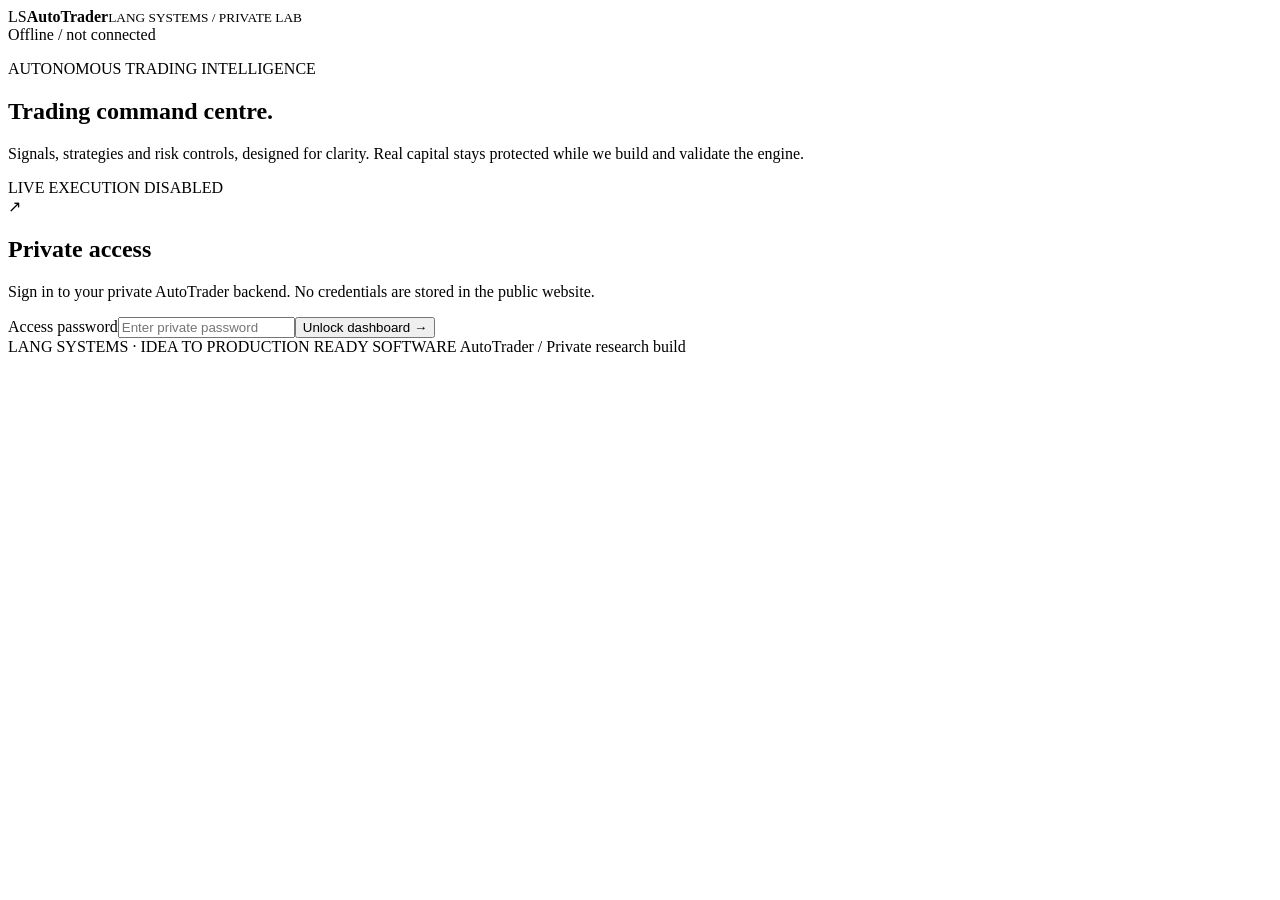
==== index.html @ 64d54c91 "Build public AutoTrader PWA authentication shell and dashboard" ====
<!doctype html>
<html lang="en"><head><meta charset="utf-8"><meta name="viewport" content="width=device-width, initial-scale=1, viewport-fit=cover"><meta name="theme-color" content="#171345"><meta name="description" content="Private Lang Systems AutoTrader control centre"><link rel="manifest" href="./manifest.webmanifest"><link rel="stylesheet" href="./styles.css"><title>AutoTrader | Lang Systems</title></head>
<body>
<div class="shell">
<header class="topbar"><div class="logo"><span class="logo-mark">L<span>S</span></span><span><strong>AutoTrader</strong><small>LANG SYSTEMS / PRIVATE LAB</small></span></div><div id="connection" class="pill">Offline / not connected</div></header>
<main>
<section class="intro"><div><p class="eyebrow">AUTONOMOUS TRADING INTELLIGENCE</p><h1>Trading command centre<span>.</span></h1><p>Signals, strategies and risk controls, designed for clarity. Real capital stays protected while we build and validate the engine.</p></div><div class="mode"><span class="status-dot"></span> LIVE EXECUTION DISABLED</div></section>
<section id="login" class="auth card"><div class="glyph">↗</div><h2>Private access</h2><p>Sign in to your private AutoTrader backend. No credentials are stored in the public website.</p><form id="loginForm"><label for="password">Access password</label><input id="password" type="password" autocomplete="current-password" placeholder="Enter private password" minlength="16" required><button type="submit">Unlock dashboard <span>→</span></button><div class="message" id="loginError" aria-live="polite"></div></form></section>
<section id="dashboard" hidden>
<div class="sectionhead"><div><p class="eyebrow">OVERVIEW</p><h2>System snapshot</h2></div><button id="logout" class="secondary">Sign out</button></div>
<div class="metrics"><article class="card stat"><span class="kicker">PORTFOLIO VALUE</span><strong id="equity">—</strong><small>Exchange not connected</small></article><article class="card stat"><span class="kicker">REALIZED P&L</span><strong id="pnl">—</strong><small>No verified trade history</small></article><article class="card stat"><span class="kicker">TRADING MODE</span><strong id="mode">Paper</strong><small>Live orders disabled</small></article></div>
<div class="panels"><article class="card"><div class="cardhead"><h3>Engine health</h3><span class="chip">SAFETY FIRST</span></div><div class="line"><span>Exchange connection</span><strong id="source">Not connected</strong></div><div class="line"><span>Strategy</span><strong id="strategy">Not configured</strong></div><div class="line"><span>Order execution</span><strong class="warn">Disabled</strong></div><div id="serverMessage" class="notice">Waiting for backend status.</div></article><article class="card"><div class="cardhead"><h3>Markets</h3><span class="chip">READ ONLY</span></div><div class="empty"><span>◈</span><strong id="marketCount">No market feed</strong><p>CoinSpot read-only integration is a planned next step.</p></div></article></div>
<article class="card trades"><div class="cardhead"><h3>Trade history</h3><span class="chip">AUDIT LEDGER</span></div><div class="empty"><span>≋</span><strong id="tradeCount">No trades</strong><p>Paper orders and execution results will appear here after the engine is implemented.</p></div></article>
</section>
</main><footer>LANG SYSTEMS · IDEA TO PRODUCTION READY SOFTWARE <span>AutoTrader / Private research build</span></footer></div>
<script src="./app.js" defer></script></body></html>
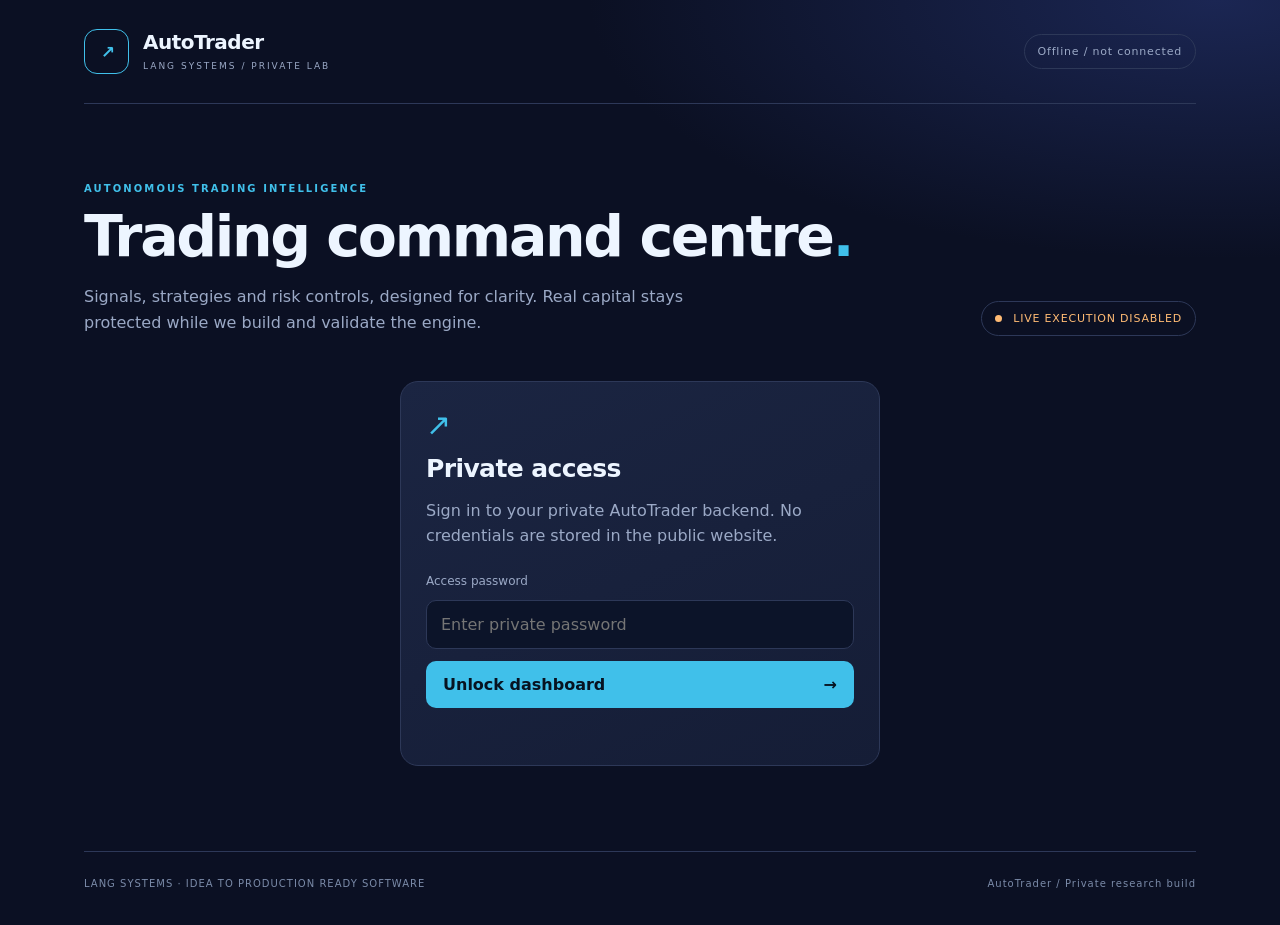
==== commit e077ec49: "Avoid retired LS monogram in public AutoTrader shell" ====
--- a/index.html
+++ b/index.html
@@ -2,7 +2,7 @@
 <html lang="en"><head><meta charset="utf-8"><meta name="viewport" content="width=device-width, initial-scale=1, viewport-fit=cover"><meta name="theme-color" content="#171345"><meta name="description" content="Private Lang Systems AutoTrader control centre"><link rel="manifest" href="./manifest.webmanifest"><link rel="stylesheet" href="./styles.css"><title>AutoTrader | Lang Systems</title></head>
 <body>
 <div class="shell">
-<header class="topbar"><div class="logo"><span class="logo-mark">L<span>S</span></span><span><strong>AutoTrader</strong><small>LANG SYSTEMS / PRIVATE LAB</small></span></div><div id="connection" class="pill">Offline / not connected</div></header>
+<header class="topbar"><div class="logo"><span class="logo-mark" aria-hidden="true">↗</span><span><strong>AutoTrader</strong><small>LANG SYSTEMS / PRIVATE LAB</small></span></div><div id="connection" class="pill">Offline / not connected</div></header>
 <main>
 <section class="intro"><div><p class="eyebrow">AUTONOMOUS TRADING INTELLIGENCE</p><h1>Trading command centre<span>.</span></h1><p>Signals, strategies and risk controls, designed for clarity. Real capital stays protected while we build and validate the engine.</p></div><div class="mode"><span class="status-dot"></span> LIVE EXECUTION DISABLED</div></section>
 <section id="login" class="auth card"><div class="glyph">↗</div><h2>Private access</h2><p>Sign in to your private AutoTrader backend. No credentials are stored in the public website.</p><form id="loginForm"><label for="password">Access password</label><input id="password" type="password" autocomplete="current-password" placeholder="Enter private password" minlength="16" required><button type="submit">Unlock dashboard <span>→</span></button><div class="message" id="loginError" aria-live="polite"></div></form></section>
--- a/styles.css
+++ b/styles.css
@@ -0,0 +1 @@
+:root{color-scheme:dark;--bg:#0b1023;--surface:#151d36;--surface2:#1b2541;--line:#2d3858;--text:#edf5ff;--muted:#9ba9c6;--brand:#40c0ea;--navy:#171345;--warn:#ffbb74;font-family:Inter,system-ui,-apple-system,BlinkMacSystemFont,"Segoe UI",sans-serif}*{box-sizing:border-box}body{margin:0;background:radial-gradient(ellipse 70% 40% at 95% 0%,#1b2653 0%,transparent 70%),var(--bg);color:var(--text);min-height:100vh}button,input{font:inherit}button{cursor:pointer;border:0}.shell{max-width:1160px;padding:0 24px;margin:auto}.topbar{display:flex;align-items:center;justify-content:space-between;gap:18px;padding:29px 0;border-bottom:1px solid var(--line)}.logo{display:flex;align-items:center;gap:14px}.logo-mark{display:grid;place-items:center;width:45px;height:45px;border:1px solid var(--brand);border-radius:13px;color:var(--brand);font-size:17px;font-weight:900;letter-spacing:-3px}.logo-mark span{color:#fff}.logo strong{font-size:20px;display:block;letter-spacing:-.5px}.logo small{color:var(--muted);font-size:9px;letter-spacing:2px}.pill,.mode,.chip{font-size:11px;letter-spacing:.8px;border:1px solid var(--line);border-radius:100px;padding:10px 13px;color:var(--muted)}.intro{display:flex;align-items:flex-end;justify-content:space-between;gap:24px;padding:69px 0 45px}.eyebrow,.kicker{color:var(--brand);font-weight:750;letter-spacing:2.1px;font-size:10px}h1{font-size:clamp(33px,5vw,57px);letter-spacing:-2.3px;line-height:1.08;margin:12px 0 16px}h1 span{color:var(--brand)}.intro p:not(.eyebrow){color:var(--muted);line-height:1.65;max-width:630px;margin:0}.mode{white-space:nowrap;color:var(--warn)}.status-dot{display:inline-block;background:var(--warn);width:7px;height:7px;border-radius:100%;margin-right:7px}.card{border:1px solid var(--line);border-radius:18px;background:linear-gradient(155deg,#1b2542,var(--surface));padding:25px}.auth{max-width:480px;margin:0 auto 85px}.glyph{font-size:30px;color:var(--brand)}h2{font-size:25px;letter-spacing:-.6px;margin:12px 0}.auth p{color:var(--muted);line-height:1.55}.auth form{display:grid;gap:12px;margin-top:25px}label{font-size:12px;color:var(--muted)}input{width:100%;padding:14px;background:#0c1429;color:#fff;border:1px solid var(--line);border-radius:10px;outline:none}input:focus{border-color:var(--brand);box-shadow:0 0 0 3px #40c0ea27}button[type=submit]{padding:14px 17px;border-radius:10px;color:#071321;background:var(--brand);font-weight:750;display:flex;justify-content:space-between}button:focus-visible{outline:3px solid var(--brand);outline-offset:3px}.message{color:#ffb5ac;min-height:20px;font-size:13px}.sectionhead{display:flex;justify-content:space-between;align-items:center;margin-bottom:18px}.sectionhead h2{margin:0}.secondary{background:transparent;border:1px solid var(--line);border-radius:9px;padding:11px 16px;color:var(--text)}.metrics{display:grid;grid-template-columns:repeat(3,1fr);gap:15px}.stat{display:flex;flex-direction:column;gap:13px;min-height:148px}.stat strong{font-size:35px;letter-spacing:-1px}.stat small{color:var(--muted)}.panels{display:grid;grid-template-columns:1fr 1fr;gap:15px;margin:15px 0}.cardhead{display:flex;justify-content:space-between;align-items:center;gap:9px;margin-bottom:20px}.cardhead h3{margin:0;font-size:17px}.chip{padding:7px 9px;color:var(--brand);font-size:9px}.line{display:flex;justify-content:space-between;gap:10px;border-bottom:1px solid var(--line);padding:15px 0;color:var(--muted);font-size:13px}.line strong{color:var(--text);text-align:right}.line .warn{color:var(--warn)}.notice{background:#0e1932;border-radius:10px;padding:14px;margin-top:18px;color:var(--muted);font-size:12px}.empty{text-align:center;display:grid;justify-items:center;gap:10px;padding:19px;color:var(--muted)}.empty span{font-size:27px;color:var(--brand)}.empty strong{color:var(--text)}.empty p{margin:0;font-size:13px;line-height:1.6}.trades{margin-bottom:65px}footer{display:flex;justify-content:space-between;gap:14px;border-top:1px solid var(--line);padding:26px 0 36px;color:#7b8ba9;font-size:10px;letter-spacing:1px}[hidden]{display:none!important}@media(max-width:700px){.shell{padding:0 17px}.topbar{padding:19px 0}.pill{font-size:9px}.intro{padding:45px 0 32px;display:block}.mode{display:inline-block;margin-top:20px}.metrics,.panels{grid-template-columns:1fr}.stat{min-height:120px}.card{padding:19px}footer{flex-direction:column}h1{letter-spacing:-1.3px}}@media(prefers-reduced-motion:reduce){*,*:before,*:after{scroll-behavior:auto!important;animation:none!important;transition:none!important}}
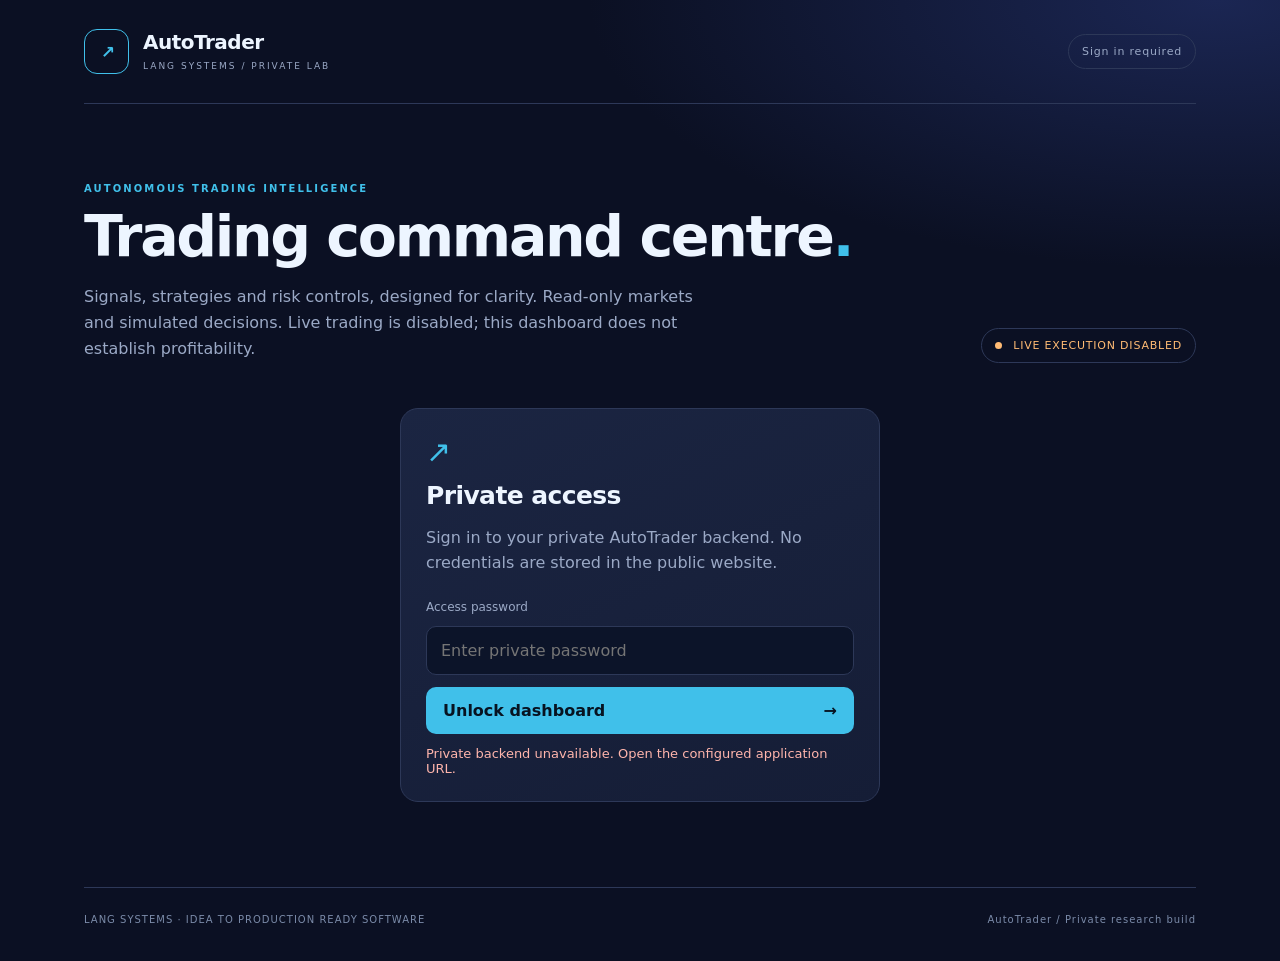
==== commit 69b8b0ca: "Connect private paper dashboard with session security and shell-only PWA caching" ====
--- a/index.html
+++ b/index.html
@@ -4,13 +4,13 @@
 <div class="shell">
 <header class="topbar"><div class="logo"><span class="logo-mark" aria-hidden="true">↗</span><span><strong>AutoTrader</strong><small>LANG SYSTEMS / PRIVATE LAB</small></span></div><div id="connection" class="pill">Offline / not connected</div></header>
 <main>
-<section class="intro"><div><p class="eyebrow">AUTONOMOUS TRADING INTELLIGENCE</p><h1>Trading command centre<span>.</span></h1><p>Signals, strategies and risk controls, designed for clarity. Real capital stays protected while we build and validate the engine.</p></div><div class="mode"><span class="status-dot"></span> LIVE EXECUTION DISABLED</div></section>
+<section class="intro"><div><p class="eyebrow">AUTONOMOUS TRADING INTELLIGENCE</p><h1>Trading command centre<span>.</span></h1><p>Signals, strategies and risk controls, designed for clarity. Read-only markets and simulated decisions. Live trading is disabled; this dashboard does not establish profitability.</p></div><div class="mode"><span class="status-dot"></span> LIVE EXECUTION DISABLED</div></section>
 <section id="login" class="auth card"><div class="glyph">↗</div><h2>Private access</h2><p>Sign in to your private AutoTrader backend. No credentials are stored in the public website.</p><form id="loginForm"><label for="password">Access password</label><input id="password" type="password" autocomplete="current-password" placeholder="Enter private password" minlength="16" required><button type="submit">Unlock dashboard <span>→</span></button><div class="message" id="loginError" aria-live="polite"></div></form></section>
 <section id="dashboard" hidden>
-<div class="sectionhead"><div><p class="eyebrow">OVERVIEW</p><h2>System snapshot</h2></div><button id="logout" class="secondary">Sign out</button></div>
-<div class="metrics"><article class="card stat"><span class="kicker">PORTFOLIO VALUE</span><strong id="equity">—</strong><small>Exchange not connected</small></article><article class="card stat"><span class="kicker">REALIZED P&L</span><strong id="pnl">—</strong><small>No verified trade history</small></article><article class="card stat"><span class="kicker">TRADING MODE</span><strong id="mode">Paper</strong><small>Live orders disabled</small></article></div>
-<div class="panels"><article class="card"><div class="cardhead"><h3>Engine health</h3><span class="chip">SAFETY FIRST</span></div><div class="line"><span>Exchange connection</span><strong id="source">Not connected</strong></div><div class="line"><span>Strategy</span><strong id="strategy">Not configured</strong></div><div class="line"><span>Order execution</span><strong class="warn">Disabled</strong></div><div id="serverMessage" class="notice">Waiting for backend status.</div></article><article class="card"><div class="cardhead"><h3>Markets</h3><span class="chip">READ ONLY</span></div><div class="empty"><span>◈</span><strong id="marketCount">No market feed</strong><p>CoinSpot read-only integration is a planned next step.</p></div></article></div>
-<article class="card trades"><div class="cardhead"><h3>Trade history</h3><span class="chip">AUDIT LEDGER</span></div><div class="empty"><span>≋</span><strong id="tradeCount">No trades</strong><p>Paper orders and execution results will appear here after the engine is implemented.</p></div></article>
+<div class="sectionhead"><div><p class="eyebrow">OVERVIEW</p><h2>System snapshot</h2></div><div class="actions"><button id="refresh" class="secondary">Refresh</button><button id="logout" class="secondary">Sign out</button></div></div>
+<p id="dashboardError" class="message" role="status"></p><div class="metrics"><article class="card stat"><span class="kicker">SIMULATED EQUITY</span><strong id="equity">—</strong><small>Liquidation estimate, including modelled costs</small></article><article class="card stat"><span class="kicker">SIMULATED TOTAL P&L</span><strong id="pnl">—</strong><small>Realised + unrealised, net of modelled costs</small></article><article class="card stat"><span class="kicker">TRADING MODE</span><strong id="mode">Paper</strong><small>Live orders disabled</small></article></div>
+<div class="panels"><article class="card"><div class="cardhead"><h3>Engine health</h3><span class="chip">SAFETY FIRST</span></div><div class="line"><span>Exchange connection</span><strong id="source">Not connected</strong></div><div class="line"><span>Strategy</span><strong id="strategy">Not configured</strong></div><div class="line"><span>Order execution</span><strong class="warn">Disabled</strong></div><div class="line"><span>Simulated cash</span><strong id="cash">—</strong></div><div class="line"><span>Observed</span><strong id="asOf">—</strong></div><div class="actions"><button id="paperStop" class="secondary">Pause paper trading</button><button id="paperResume" class="secondary" hidden>Resume paper trading</button></div><div id="serverMessage" class="notice">Waiting for backend status.</div></article><article class="card"><div class="cardhead"><h3>Markets</h3><span class="chip">READ ONLY</span></div><p id="marketCount">No market feed</p><ul id="markets" class="records"></ul><p class="hint">Observed CoinSpot AUD quotes. Prices and depth can change before any real order.</p></article></div>
+<article class="card trades"><div class="cardhead"><h3>Trade history</h3><span class="chip">AUDIT LEDGER</span></div><p id="tradeCount">No simulated fills</p><ul id="trades" class="records"></ul><details><summary>Recent paper decisions</summary><ul id="decisions" class="records"></ul></details><p class="hint">Fills use spread, fees, slippage and a depth limit. Exchange minimums are unverified. This is research, not an actual account balance.</p></article>
 </section>
 </main><footer>LANG SYSTEMS · IDEA TO PRODUCTION READY SOFTWARE <span>AutoTrader / Private research build</span></footer></div>
-<script src="./app.js" defer></script></body></html>+<script src="./app.js" defer></script></body></html>
--- a/styles.css
+++ b/styles.css
@@ -1 +1,3 @@
-:root{color-scheme:dark;--bg:#0b1023;--surface:#151d36;--surface2:#1b2541;--line:#2d3858;--text:#edf5ff;--muted:#9ba9c6;--brand:#40c0ea;--navy:#171345;--warn:#ffbb74;font-family:Inter,system-ui,-apple-system,BlinkMacSystemFont,"Segoe UI",sans-serif}*{box-sizing:border-box}body{margin:0;background:radial-gradient(ellipse 70% 40% at 95% 0%,#1b2653 0%,transparent 70%),var(--bg);color:var(--text);min-height:100vh}button,input{font:inherit}button{cursor:pointer;border:0}.shell{max-width:1160px;padding:0 24px;margin:auto}.topbar{display:flex;align-items:center;justify-content:space-between;gap:18px;padding:29px 0;border-bottom:1px solid var(--line)}.logo{display:flex;align-items:center;gap:14px}.logo-mark{display:grid;place-items:center;width:45px;height:45px;border:1px solid var(--brand);border-radius:13px;color:var(--brand);font-size:17px;font-weight:900;letter-spacing:-3px}.logo-mark span{color:#fff}.logo strong{font-size:20px;display:block;letter-spacing:-.5px}.logo small{color:var(--muted);font-size:9px;letter-spacing:2px}.pill,.mode,.chip{font-size:11px;letter-spacing:.8px;border:1px solid var(--line);border-radius:100px;padding:10px 13px;color:var(--muted)}.intro{display:flex;align-items:flex-end;justify-content:space-between;gap:24px;padding:69px 0 45px}.eyebrow,.kicker{color:var(--brand);font-weight:750;letter-spacing:2.1px;font-size:10px}h1{font-size:clamp(33px,5vw,57px);letter-spacing:-2.3px;line-height:1.08;margin:12px 0 16px}h1 span{color:var(--brand)}.intro p:not(.eyebrow){color:var(--muted);line-height:1.65;max-width:630px;margin:0}.mode{white-space:nowrap;color:var(--warn)}.status-dot{display:inline-block;background:var(--warn);width:7px;height:7px;border-radius:100%;margin-right:7px}.card{border:1px solid var(--line);border-radius:18px;background:linear-gradient(155deg,#1b2542,var(--surface));padding:25px}.auth{max-width:480px;margin:0 auto 85px}.glyph{font-size:30px;color:var(--brand)}h2{font-size:25px;letter-spacing:-.6px;margin:12px 0}.auth p{color:var(--muted);line-height:1.55}.auth form{display:grid;gap:12px;margin-top:25px}label{font-size:12px;color:var(--muted)}input{width:100%;padding:14px;background:#0c1429;color:#fff;border:1px solid var(--line);border-radius:10px;outline:none}input:focus{border-color:var(--brand);box-shadow:0 0 0 3px #40c0ea27}button[type=submit]{padding:14px 17px;border-radius:10px;color:#071321;background:var(--brand);font-weight:750;display:flex;justify-content:space-between}button:focus-visible{outline:3px solid var(--brand);outline-offset:3px}.message{color:#ffb5ac;min-height:20px;font-size:13px}.sectionhead{display:flex;justify-content:space-between;align-items:center;margin-bottom:18px}.sectionhead h2{margin:0}.secondary{background:transparent;border:1px solid var(--line);border-radius:9px;padding:11px 16px;color:var(--text)}.metrics{display:grid;grid-template-columns:repeat(3,1fr);gap:15px}.stat{display:flex;flex-direction:column;gap:13px;min-height:148px}.stat strong{font-size:35px;letter-spacing:-1px}.stat small{color:var(--muted)}.panels{display:grid;grid-template-columns:1fr 1fr;gap:15px;margin:15px 0}.cardhead{display:flex;justify-content:space-between;align-items:center;gap:9px;margin-bottom:20px}.cardhead h3{margin:0;font-size:17px}.chip{padding:7px 9px;color:var(--brand);font-size:9px}.line{display:flex;justify-content:space-between;gap:10px;border-bottom:1px solid var(--line);padding:15px 0;color:var(--muted);font-size:13px}.line strong{color:var(--text);text-align:right}.line .warn{color:var(--warn)}.notice{background:#0e1932;border-radius:10px;padding:14px;margin-top:18px;color:var(--muted);font-size:12px}.empty{text-align:center;display:grid;justify-items:center;gap:10px;padding:19px;color:var(--muted)}.empty span{font-size:27px;color:var(--brand)}.empty strong{color:var(--text)}.empty p{margin:0;font-size:13px;line-height:1.6}.trades{margin-bottom:65px}footer{display:flex;justify-content:space-between;gap:14px;border-top:1px solid var(--line);padding:26px 0 36px;color:#7b8ba9;font-size:10px;letter-spacing:1px}[hidden]{display:none!important}@media(max-width:700px){.shell{padding:0 17px}.topbar{padding:19px 0}.pill{font-size:9px}.intro{padding:45px 0 32px;display:block}.mode{display:inline-block;margin-top:20px}.metrics,.panels{grid-template-columns:1fr}.stat{min-height:120px}.card{padding:19px}footer{flex-direction:column}h1{letter-spacing:-1.3px}}@media(prefers-reduced-motion:reduce){*,*:before,*:after{scroll-behavior:auto!important;animation:none!important;transition:none!important}}+:root{color-scheme:dark;--bg:#0b1023;--surface:#151d36;--surface2:#1b2541;--line:#2d3858;--text:#edf5ff;--muted:#9ba9c6;--brand:#40c0ea;--navy:#171345;--warn:#ffbb74;font-family:Inter,system-ui,-apple-system,BlinkMacSystemFont,"Segoe UI",sans-serif}*{box-sizing:border-box}body{margin:0;background:radial-gradient(ellipse 70% 40% at 95% 0%,#1b2653 0%,transparent 70%),var(--bg);color:var(--text);min-height:100vh}button,input{font:inherit}button{cursor:pointer;border:0}.shell{max-width:1160px;padding:0 24px;margin:auto}.topbar{display:flex;align-items:center;justify-content:space-between;gap:18px;padding:29px 0;border-bottom:1px solid var(--line)}.logo{display:flex;align-items:center;gap:14px}.logo-mark{display:grid;place-items:center;width:45px;height:45px;border:1px solid var(--brand);border-radius:13px;color:var(--brand);font-size:17px;font-weight:900;letter-spacing:-3px}.logo-mark span{color:#fff}.logo strong{font-size:20px;display:block;letter-spacing:-.5px}.logo small{color:var(--muted);font-size:9px;letter-spacing:2px}.pill,.mode,.chip{font-size:11px;letter-spacing:.8px;border:1px solid var(--line);border-radius:100px;padding:10px 13px;color:var(--muted)}.intro{display:flex;align-items:flex-end;justify-content:space-between;gap:24px;padding:69px 0 45px}.eyebrow,.kicker{color:var(--brand);font-weight:750;letter-spacing:2.1px;font-size:10px}h1{font-size:clamp(33px,5vw,57px);letter-spacing:-2.3px;line-height:1.08;margin:12px 0 16px}h1 span{color:var(--brand)}.intro p:not(.eyebrow){color:var(--muted);line-height:1.65;max-width:630px;margin:0}.mode{white-space:nowrap;color:var(--warn)}.status-dot{display:inline-block;background:var(--warn);width:7px;height:7px;border-radius:100%;margin-right:7px}.card{border:1px solid var(--line);border-radius:18px;background:linear-gradient(155deg,#1b2542,var(--surface));padding:25px}.auth{max-width:480px;margin:0 auto 85px}.glyph{font-size:30px;color:var(--brand)}h2{font-size:25px;letter-spacing:-.6px;margin:12px 0}.auth p{color:var(--muted);line-height:1.55}.auth form{display:grid;gap:12px;margin-top:25px}label{font-size:12px;color:var(--muted)}input{width:100%;padding:14px;background:#0c1429;color:#fff;border:1px solid var(--line);border-radius:10px;outline:none}input:focus{border-color:var(--brand);box-shadow:0 0 0 3px #40c0ea27}button[type=submit]{padding:14px 17px;border-radius:10px;color:#071321;background:var(--brand);font-weight:750;display:flex;justify-content:space-between}button:focus-visible{outline:3px solid var(--brand);outline-offset:3px}.message{color:#ffb5ac;min-height:20px;font-size:13px}.sectionhead{display:flex;justify-content:space-between;align-items:center;margin-bottom:18px}.sectionhead h2{margin:0}.secondary{background:transparent;border:1px solid var(--line);border-radius:9px;padding:11px 16px;color:var(--text)}.metrics{display:grid;grid-template-columns:repeat(3,1fr);gap:15px}.stat{display:flex;flex-direction:column;gap:13px;min-height:148px}.stat strong{font-size:35px;letter-spacing:-1px}.stat small{color:var(--muted)}.panels{display:grid;grid-template-columns:1fr 1fr;gap:15px;margin:15px 0}.cardhead{display:flex;justify-content:space-between;align-items:center;gap:9px;margin-bottom:20px}.cardhead h3{margin:0;font-size:17px}.chip{padding:7px 9px;color:var(--brand);font-size:9px}.line{display:flex;justify-content:space-between;gap:10px;border-bottom:1px solid var(--line);padding:15px 0;color:var(--muted);font-size:13px}.line strong{color:var(--text);text-align:right}.line .warn{color:var(--warn)}.notice{background:#0e1932;border-radius:10px;padding:14px;margin-top:18px;color:var(--muted);font-size:12px}.empty{text-align:center;display:grid;justify-items:center;gap:10px;padding:19px;color:var(--muted)}.empty span{font-size:27px;color:var(--brand)}.empty strong{color:var(--text)}.empty p{margin:0;font-size:13px;line-height:1.6}.trades{margin-bottom:65px}footer{display:flex;justify-content:space-between;gap:14px;border-top:1px solid var(--line);padding:26px 0 36px;color:#7b8ba9;font-size:10px;letter-spacing:1px}[hidden]{display:none!important}@media(max-width:700px){.shell{padding:0 17px}.topbar{padding:19px 0}.pill{font-size:9px}.intro{padding:45px 0 32px;display:block}.mode{display:inline-block;margin-top:20px}.metrics,.panels{grid-template-columns:1fr}.stat{min-height:120px}.card{padding:19px}footer{flex-direction:column}h1{letter-spacing:-1.3px}}@media(prefers-reduced-motion:reduce){*,*:before,*:after{scroll-behavior:auto!important;animation:none!important;transition:none!important}}
+
+.actions{display:flex;flex-wrap:wrap;gap:8px;margin-top:12px}.records{list-style:none;padding:0;margin:12px 0}.records li{display:flex;justify-content:space-between;flex-wrap:wrap;gap:8px;padding:14px 0;border-bottom:1px solid var(--line);font-size:13px}.records li span:first-child{font-weight:700;color:var(--brand)}.records p,.hint{color:var(--muted);font-size:12px;line-height:1.65}.records li span{overflow-wrap:anywhere}button{min-height:44px}button:disabled{opacity:.55;cursor:wait}summary{cursor:pointer;min-height:44px;padding-top:14px}.line strong{overflow-wrap:anywhere;max-width:65%}
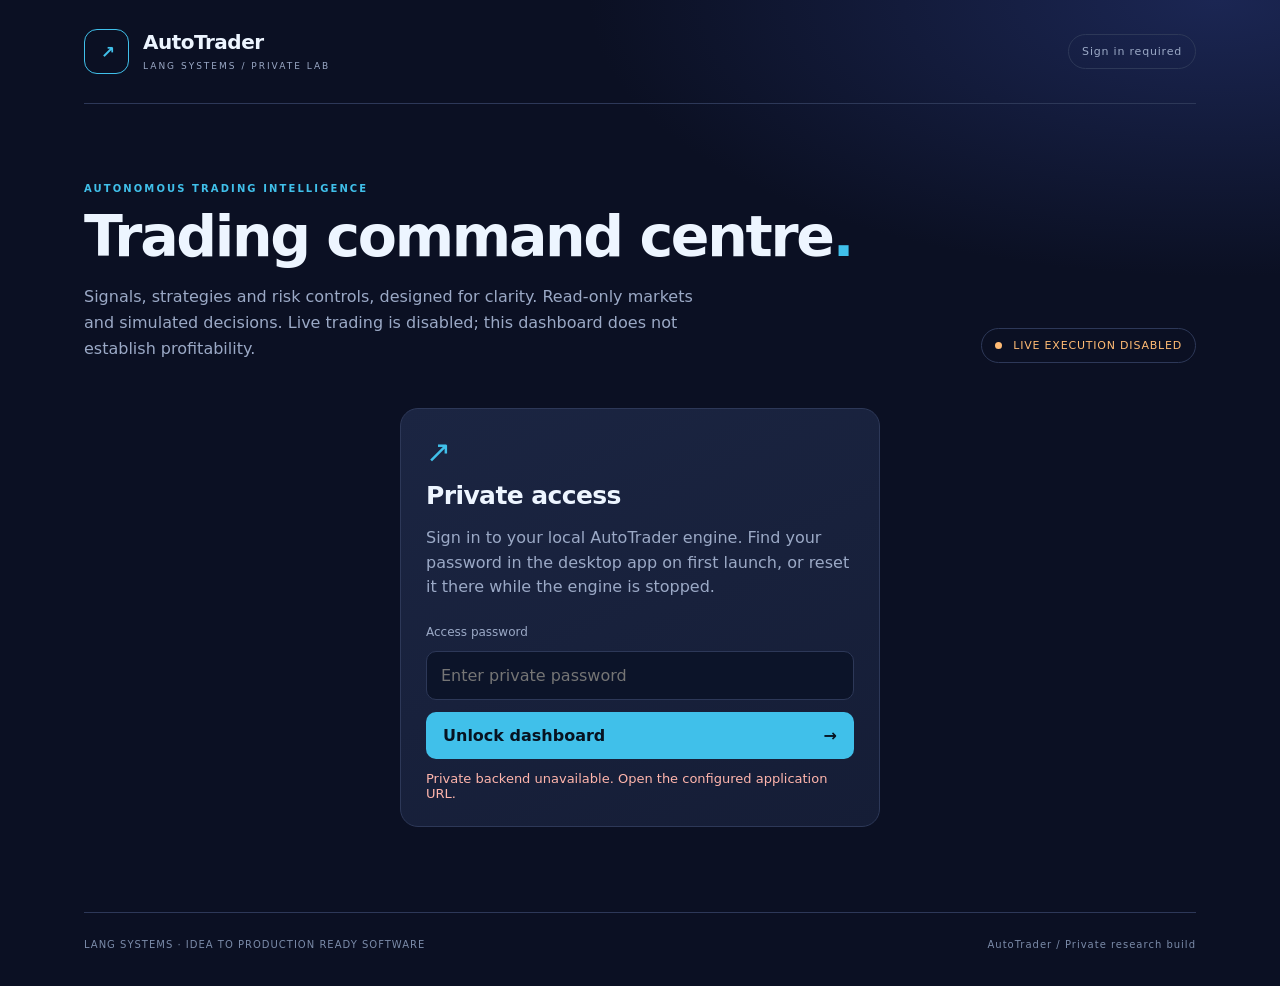
==== commit 98ad4906: "Make Pages a clear local-engine entry point with private access guidance" ====
--- a/index.html
+++ b/index.html
@@ -5,7 +5,8 @@
 <header class="topbar"><div class="logo"><span class="logo-mark" aria-hidden="true">↗</span><span><strong>AutoTrader</strong><small>LANG SYSTEMS / PRIVATE LAB</small></span></div><div id="connection" class="pill">Offline / not connected</div></header>
 <main>
 <section class="intro"><div><p class="eyebrow">AUTONOMOUS TRADING INTELLIGENCE</p><h1>Trading command centre<span>.</span></h1><p>Signals, strategies and risk controls, designed for clarity. Read-only markets and simulated decisions. Live trading is disabled; this dashboard does not establish profitability.</p></div><div class="mode"><span class="status-dot"></span> LIVE EXECUTION DISABLED</div></section>
-<section id="login" class="auth card"><div class="glyph">↗</div><h2>Private access</h2><p>Sign in to your private AutoTrader backend. No credentials are stored in the public website.</p><form id="loginForm"><label for="password">Access password</label><input id="password" type="password" autocomplete="current-password" placeholder="Enter private password" minlength="16" required><button type="submit">Unlock dashboard <span>→</span></button><div class="message" id="loginError" aria-live="polite"></div></form></section>
+<section id="publicAccess" class="auth card" hidden><div class="glyph">↗</div><h2>Your engine. Your PC.</h2><p>This public page is the dashboard entry point. Your private dashboard runs with the AutoTrader desktop app and requires its own password.</p><ol class="setupSteps"><li>Install AutoTrader Paper Lab on your Windows PC.</li><li>Save the password shown on first launch.</li><li>Start the paper engine, then open its dashboard.</li></ol><a class="primaryLink" href="http://localhost:8765/">Open dashboard on this PC →</a><details><summary>Access from another device</summary><p>Keep the engine PC awake and connect through your configured private VPN or HTTPS relay. Enter the trusted HTTPS application address below. Remote hosting has to be configured separately.</p><form id="connectForm"><label for="privateUrl">Private dashboard address</label><input id="privateUrl" type="url" placeholder="https://your-private-dashboard" autocomplete="off" required><button type="submit">Open private dashboard <span>→</span></button><p class="message" id="connectError" role="status"></p></form></details><p class="hint">This page holds no account information. Enter your password only on your trusted private dashboard. All trading in this build is simulated.</p></section>
+<section id="login" class="auth card"><div class="glyph">↗</div><h2>Private access</h2><p>Sign in to your local AutoTrader engine. Find your password in the desktop app on first launch, or reset it there while the engine is stopped.</p><form id="loginForm"><label for="password">Access password</label><input id="password" type="password" autocomplete="current-password" placeholder="Enter private password" minlength="16" required><button type="submit">Unlock dashboard <span>→</span></button><div class="message" id="loginError" aria-live="polite"></div></form></section>
 <section id="dashboard" hidden>
 <div class="sectionhead"><div><p class="eyebrow">OVERVIEW</p><h2>System snapshot</h2></div><div class="actions"><button id="refresh" class="secondary">Refresh</button><button id="logout" class="secondary">Sign out</button></div></div>
 <p id="dashboardError" class="message" role="status"></p><div class="metrics"><article class="card stat"><span class="kicker">SIMULATED EQUITY</span><strong id="equity">—</strong><small>Liquidation estimate, including modelled costs</small></article><article class="card stat"><span class="kicker">SIMULATED TOTAL P&L</span><strong id="pnl">—</strong><small>Realised + unrealised, net of modelled costs</small></article><article class="card stat"><span class="kicker">TRADING MODE</span><strong id="mode">Paper</strong><small>Live orders disabled</small></article></div>
--- a/styles.css
+++ b/styles.css
@@ -1,3 +1,4 @@
 :root{color-scheme:dark;--bg:#0b1023;--surface:#151d36;--surface2:#1b2541;--line:#2d3858;--text:#edf5ff;--muted:#9ba9c6;--brand:#40c0ea;--navy:#171345;--warn:#ffbb74;font-family:Inter,system-ui,-apple-system,BlinkMacSystemFont,"Segoe UI",sans-serif}*{box-sizing:border-box}body{margin:0;background:radial-gradient(ellipse 70% 40% at 95% 0%,#1b2653 0%,transparent 70%),var(--bg);color:var(--text);min-height:100vh}button,input{font:inherit}button{cursor:pointer;border:0}.shell{max-width:1160px;padding:0 24px;margin:auto}.topbar{display:flex;align-items:center;justify-content:space-between;gap:18px;padding:29px 0;border-bottom:1px solid var(--line)}.logo{display:flex;align-items:center;gap:14px}.logo-mark{display:grid;place-items:center;width:45px;height:45px;border:1px solid var(--brand);border-radius:13px;color:var(--brand);font-size:17px;font-weight:900;letter-spacing:-3px}.logo-mark span{color:#fff}.logo strong{font-size:20px;display:block;letter-spacing:-.5px}.logo small{color:var(--muted);font-size:9px;letter-spacing:2px}.pill,.mode,.chip{font-size:11px;letter-spacing:.8px;border:1px solid var(--line);border-radius:100px;padding:10px 13px;color:var(--muted)}.intro{display:flex;align-items:flex-end;justify-content:space-between;gap:24px;padding:69px 0 45px}.eyebrow,.kicker{color:var(--brand);font-weight:750;letter-spacing:2.1px;font-size:10px}h1{font-size:clamp(33px,5vw,57px);letter-spacing:-2.3px;line-height:1.08;margin:12px 0 16px}h1 span{color:var(--brand)}.intro p:not(.eyebrow){color:var(--muted);line-height:1.65;max-width:630px;margin:0}.mode{white-space:nowrap;color:var(--warn)}.status-dot{display:inline-block;background:var(--warn);width:7px;height:7px;border-radius:100%;margin-right:7px}.card{border:1px solid var(--line);border-radius:18px;background:linear-gradient(155deg,#1b2542,var(--surface));padding:25px}.auth{max-width:480px;margin:0 auto 85px}.glyph{font-size:30px;color:var(--brand)}h2{font-size:25px;letter-spacing:-.6px;margin:12px 0}.auth p{color:var(--muted);line-height:1.55}.auth form{display:grid;gap:12px;margin-top:25px}label{font-size:12px;color:var(--muted)}input{width:100%;padding:14px;background:#0c1429;color:#fff;border:1px solid var(--line);border-radius:10px;outline:none}input:focus{border-color:var(--brand);box-shadow:0 0 0 3px #40c0ea27}button[type=submit]{padding:14px 17px;border-radius:10px;color:#071321;background:var(--brand);font-weight:750;display:flex;justify-content:space-between}button:focus-visible{outline:3px solid var(--brand);outline-offset:3px}.message{color:#ffb5ac;min-height:20px;font-size:13px}.sectionhead{display:flex;justify-content:space-between;align-items:center;margin-bottom:18px}.sectionhead h2{margin:0}.secondary{background:transparent;border:1px solid var(--line);border-radius:9px;padding:11px 16px;color:var(--text)}.metrics{display:grid;grid-template-columns:repeat(3,1fr);gap:15px}.stat{display:flex;flex-direction:column;gap:13px;min-height:148px}.stat strong{font-size:35px;letter-spacing:-1px}.stat small{color:var(--muted)}.panels{display:grid;grid-template-columns:1fr 1fr;gap:15px;margin:15px 0}.cardhead{display:flex;justify-content:space-between;align-items:center;gap:9px;margin-bottom:20px}.cardhead h3{margin:0;font-size:17px}.chip{padding:7px 9px;color:var(--brand);font-size:9px}.line{display:flex;justify-content:space-between;gap:10px;border-bottom:1px solid var(--line);padding:15px 0;color:var(--muted);font-size:13px}.line strong{color:var(--text);text-align:right}.line .warn{color:var(--warn)}.notice{background:#0e1932;border-radius:10px;padding:14px;margin-top:18px;color:var(--muted);font-size:12px}.empty{text-align:center;display:grid;justify-items:center;gap:10px;padding:19px;color:var(--muted)}.empty span{font-size:27px;color:var(--brand)}.empty strong{color:var(--text)}.empty p{margin:0;font-size:13px;line-height:1.6}.trades{margin-bottom:65px}footer{display:flex;justify-content:space-between;gap:14px;border-top:1px solid var(--line);padding:26px 0 36px;color:#7b8ba9;font-size:10px;letter-spacing:1px}[hidden]{display:none!important}@media(max-width:700px){.shell{padding:0 17px}.topbar{padding:19px 0}.pill{font-size:9px}.intro{padding:45px 0 32px;display:block}.mode{display:inline-block;margin-top:20px}.metrics,.panels{grid-template-columns:1fr}.stat{min-height:120px}.card{padding:19px}footer{flex-direction:column}h1{letter-spacing:-1.3px}}@media(prefers-reduced-motion:reduce){*,*:before,*:after{scroll-behavior:auto!important;animation:none!important;transition:none!important}}
 
 .actions{display:flex;flex-wrap:wrap;gap:8px;margin-top:12px}.records{list-style:none;padding:0;margin:12px 0}.records li{display:flex;justify-content:space-between;flex-wrap:wrap;gap:8px;padding:14px 0;border-bottom:1px solid var(--line);font-size:13px}.records li span:first-child{font-weight:700;color:var(--brand)}.records p,.hint{color:var(--muted);font-size:12px;line-height:1.65}.records li span{overflow-wrap:anywhere}button{min-height:44px}button:disabled{opacity:.55;cursor:wait}summary{cursor:pointer;min-height:44px;padding-top:14px}.line strong{overflow-wrap:anywhere;max-width:65%}
+.primaryLink{display:block;padding:15px 18px;margin:20px 0;background:var(--brand);color:#071321;text-decoration:none;border-radius:10px;font-weight:750}.primaryLink:focus-visible{outline:3px solid var(--text);outline-offset:3px}.setupSteps{padding-left:22px;color:var(--muted);line-height:1.7}.setupSteps li{margin:9px 0}
